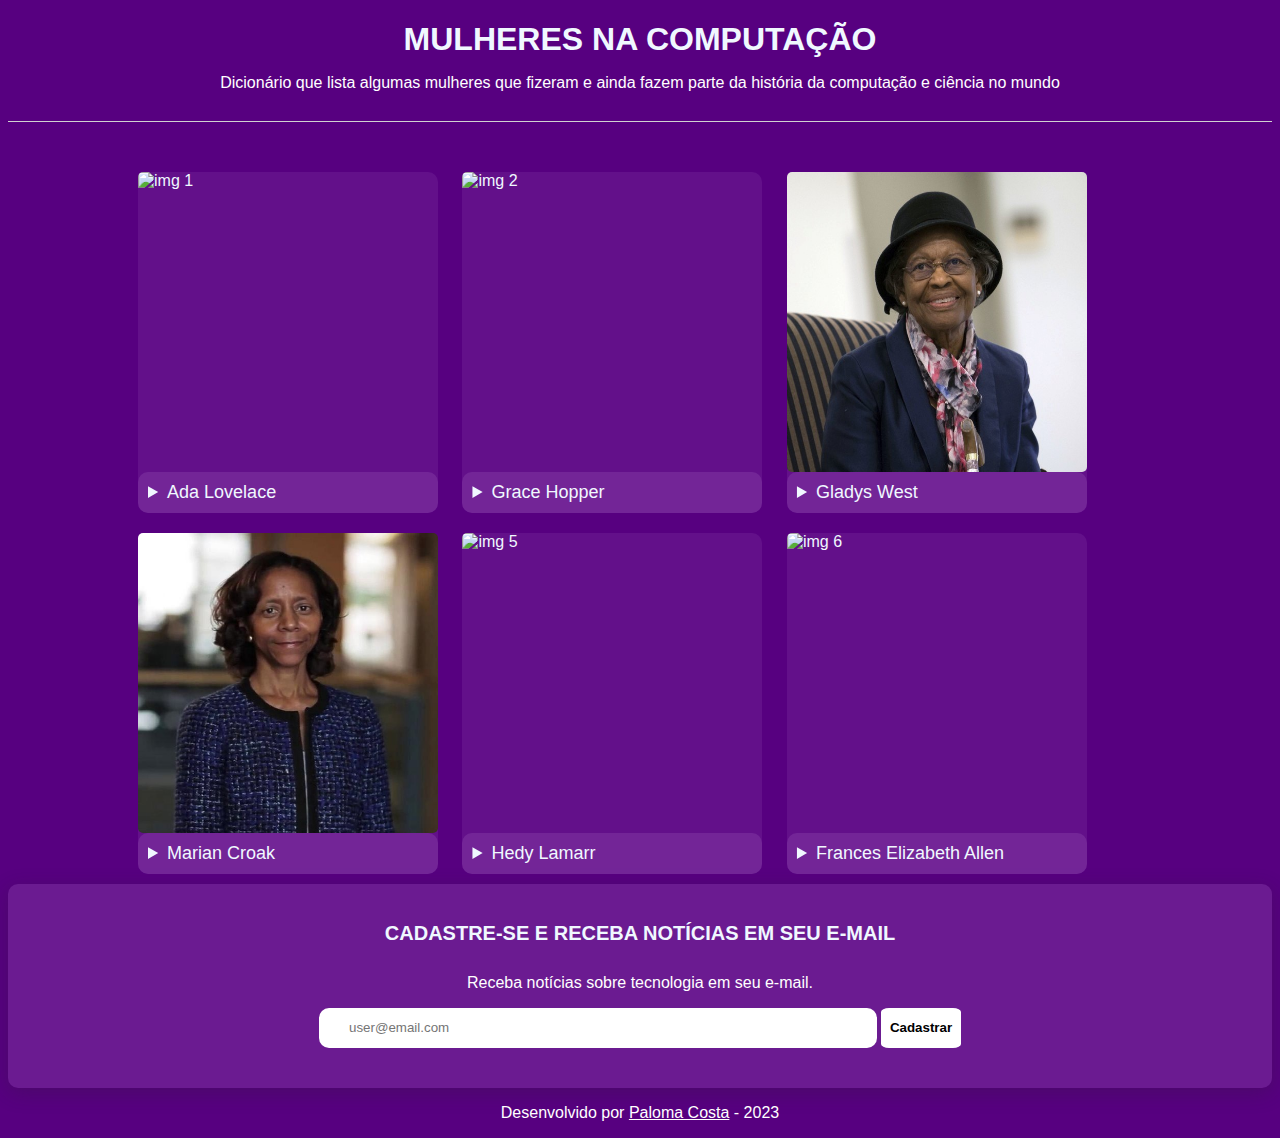
==== index.html @ 782bfbee "Add files via upload" ====
<!DOCTYPE html>
<head>
    <meta name="viewport" content="width=device-width, initial-scale=1.0">
    <title> Mulheres na computação</title>
    <link rel="stylesheet" href="estilo.css">
</head>
    <body> 
        <header>
        <h1> Mulheres na computação</h1>
        <p> Dicionário que lista algumas mulheres que fizeram e ainda fazem parte da história da computação e ciência no mundo </p>
        </header> 
        
        <section id "content"> 
            <div class="card">
                            <img src = "img\ada.jpg" alt="img 1">
                            <details> 
                                <summary> Ada Lovelace </summary>
                                <p> Considerada a primeira programadora da história, escreveu o primeiro algoritmo destinado a ser processado por uma máquina.
                                    </p>
                            </details>
                        </div>
       
            <div class="card">
                <img src = "img\gracehopper.jpg"alt="img 2">
                <details> 
                    <summary> Grace Hopper </summary>
                    <p> Pioneira da computação e desenvolvedora da linguagem de programação COBOL. Nomeada a primeira diretora de programação automática da Marinha, seu departamento foi responsável por divulgar algumas das primeiras linguagens de programação baseadas em compiladores.
                        </p>
                </details>
            </div> 

            <div class="card">
                <img src = "img\gladys.jpg"alt="img 3">
                <details> 
                    <summary> Gladys West </summary>
                    <p> Considerada "mãe" do GPS. Conhecida por seu trabalho pioneiro no desenvolvimento do modelo matemático para a criação do GPS (Sistema de Posicionamento Global).
                        </p>
                </details>
            </div> 

            <div class="card">
                <img src = "img\marian.jpg"alt="img 4">
                <details> 
                    <summary> Marian Croak </summary>
                    <p> Revolucionou a maneira como as pessoas se comunicam na atualidade. Desenvolveu a tecnologia que torna possível a comunicação por áudio e vídeo pela Internet.
                        </p>
                </details>
            </div> 

            <div class="card">
                <img src = "img\hedy.jpg"alt="img 5">
                <details> 
                    <summary> Hedy Lamarr </summary>
                    <p> Criadora da tecnologia que tornou possível a criação da comunicação sem fio, como o Wi-Fi e o Bluetooth.
                        </p>
                </details>
            </div> 

            <div class="card">
                <img src = "img\franallen.jpg"alt="img 6">
                <details> 
                    <summary> Frances Elizabeth Allen </summary>
                    <p> A primeira mulher a receber o Prêmio Turing, reconhecida por suas contribuições para a otimização de compiladores e programação paralela.
                        </p>
                </details>
            </div> 

        </section>    

        <div class="newsletter">
            <h1>Cadastre-se e receba notícias em seu e-mail</h1>
            <p> Receba notícias sobre tecnologia em seu e-mail.</p>
                <div class="txtb">
                <label for="email"></label> 
                    <input id="email" type="email" name="email"  placeholder="user@email.com" />
                    <button type = "button" onclick="validarEmail()">Cadastrar </button>
                </div>

        </div> 

        <footer>
			<p>Desenvolvido por <a href="https://www.linkedin.com/in/paloma-santana-da-costa-psc/" target="_blank"> Paloma Costa</a> - 2023 </p> 
		</footer>

        <script type="text/javascript" src="script.js"></script>

    </body>
</html>
---- estilo.css ----
@import url('https://fonts.googleapis.com/css2?family=Alata&display=swap');
body{
    font-family: Open Sans, sans-serif;
    background-color: rgb(87, 0, 128);
    
}
@media (max-width: 768px){
    div{
        display: block;
        padding: 10px;
        margin: 5px 10px;
    }
    header {
        margin-bottom: 20 px;
        height: 200 px;
    }
    h1 {
        font-size: 32px;
        text-decoration: wavy;
    }
}

header {
    height: 100px;
    border-bottom: 1px solid rgb(209, 209, 209);
    margin-bottom: 40px;
    color: aliceblue;
}
h1{
    text-transform: uppercase;
    margin-bottom: 0;
    color: aliceblue;
    text-align: center;
}
p{
    text-align: center;
    color: white;
}
section{
    margin: 0 auto;
  display: block;
  max-width: 1024px;
  width: 100%;
}
a{
    color: white;
}
.card{
    display: inline-block;
    margin: 10px;
    border: 1px  rgb(209, 209, 209);
    vertical-align: top;
    max-height: 100%;
    color: aliceblue;
    border-radius: 10px;
    background-color: rgba(149, 82, 180, 0.192);
}
.card img{
    display: block;
    width: 300px;
    height: 300px;
    border-radius: 5px;
}
.card details{
    width: 300px;
    height: auto;
    display: inline-block;
}
.card details summary{
    font-size: 18px;
    padding: 10px;
    border-radius: 10px;
    background-color: rgba(149, 82, 180, 0.329);
}
.card details p {
    padding: 0 10px;
}
.newsletter{
    background-color:  rgba(149, 82, 180, 0.329);
    display:block;
    padding: 10px;
    text-align: center;
    box-shadow: 0 5px 20px rgba(51, 27, 61, 0.329);
    border-radius: 10px;
}
.newsletter h1 {
    font-size: 20px;
    line-height: 50px;
}
.txtb {
    width:100% ;
    height: 70px;
}
.txtb input {
    width: 40%;
    height: 40px;
    border-radius: 10px;
    border:0 ;
    padding: 0 30px;

}
button {
    background:rgb(255, 255, 255);
    border: 0;
    width: 80px;
    height: 40px;
    border-radius: 10%;
    font-weight: bold;
    right: 10px;
    cursor:pointer;
}
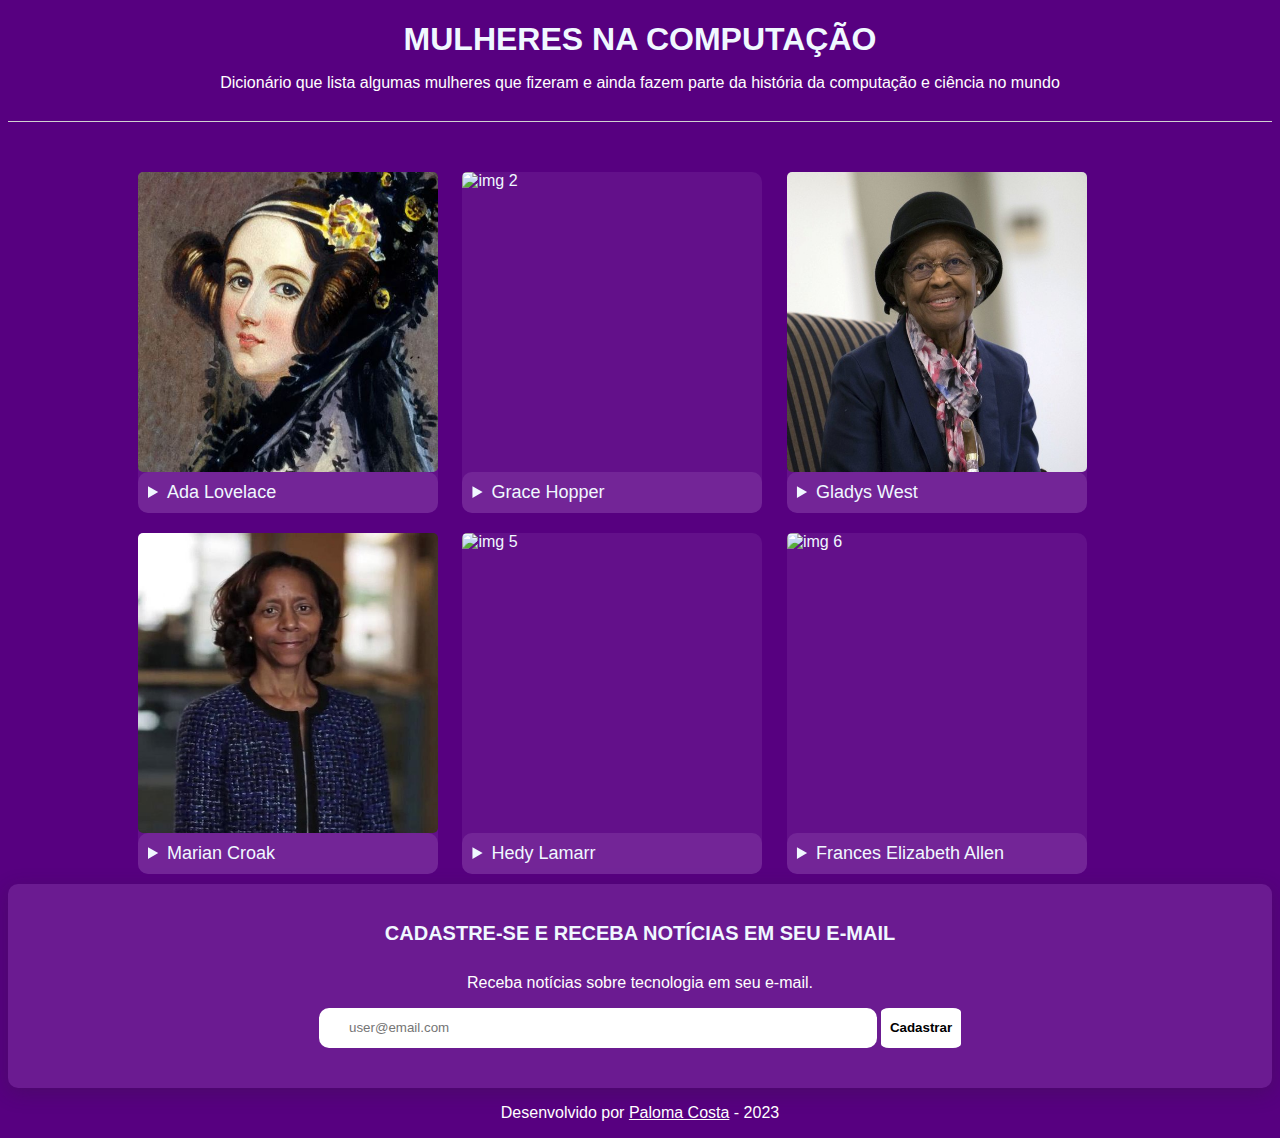
==== commit 6cb89a9f: "Update index.html" ====
--- a/index.html
+++ b/index.html
@@ -12,7 +12,7 @@
         
         <section id "content"> 
             <div class="card">
-                            <img src = "img\ada.jpg" alt="img 1">
+                            <img src = "img\ada.JPG" alt="img 1">
                             <details> 
                                 <summary> Ada Lovelace </summary>
                                 <p> Considerada a primeira programadora da história, escreveu o primeiro algoritmo destinado a ser processado por uma máquina.
@@ -85,4 +85,4 @@
         <script type="text/javascript" src="script.js"></script>
 
     </body>
-</html>+</html>
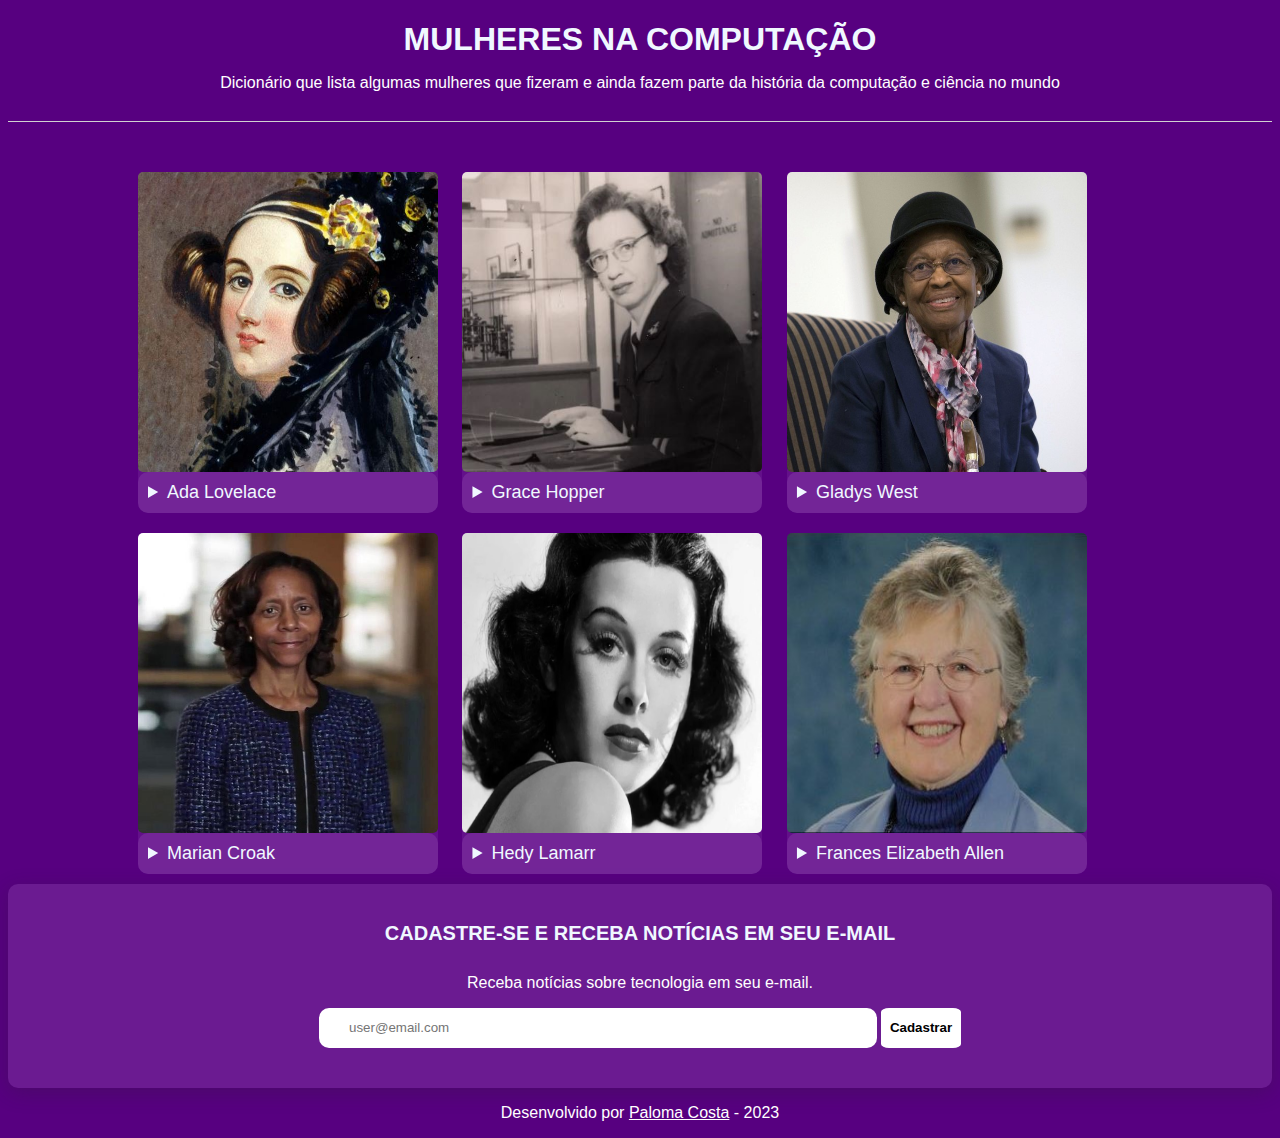
==== commit 1abcd83c: "Update index.html" ====
--- a/index.html
+++ b/index.html
@@ -21,7 +21,7 @@
                         </div>
        
             <div class="card">
-                <img src = "img\gracehopper.jpg"alt="img 2">
+                <img src = "img\gracehopper.JPG"alt="img 2">
                 <details> 
                     <summary> Grace Hopper </summary>
                     <p> Pioneira da computação e desenvolvedora da linguagem de programação COBOL. Nomeada a primeira diretora de programação automática da Marinha, seu departamento foi responsável por divulgar algumas das primeiras linguagens de programação baseadas em compiladores.
@@ -48,7 +48,7 @@
             </div> 
 
             <div class="card">
-                <img src = "img\hedy.jpg"alt="img 5">
+                <img src = "img\hedy.JPG"alt="img 5">
                 <details> 
                     <summary> Hedy Lamarr </summary>
                     <p> Criadora da tecnologia que tornou possível a criação da comunicação sem fio, como o Wi-Fi e o Bluetooth.
@@ -57,7 +57,7 @@
             </div> 
 
             <div class="card">
-                <img src = "img\franallen.jpg"alt="img 6">
+                <img src = "img\franallen.JPG"alt="img 6">
                 <details> 
                     <summary> Frances Elizabeth Allen </summary>
                     <p> A primeira mulher a receber o Prêmio Turing, reconhecida por suas contribuições para a otimização de compiladores e programação paralela.
